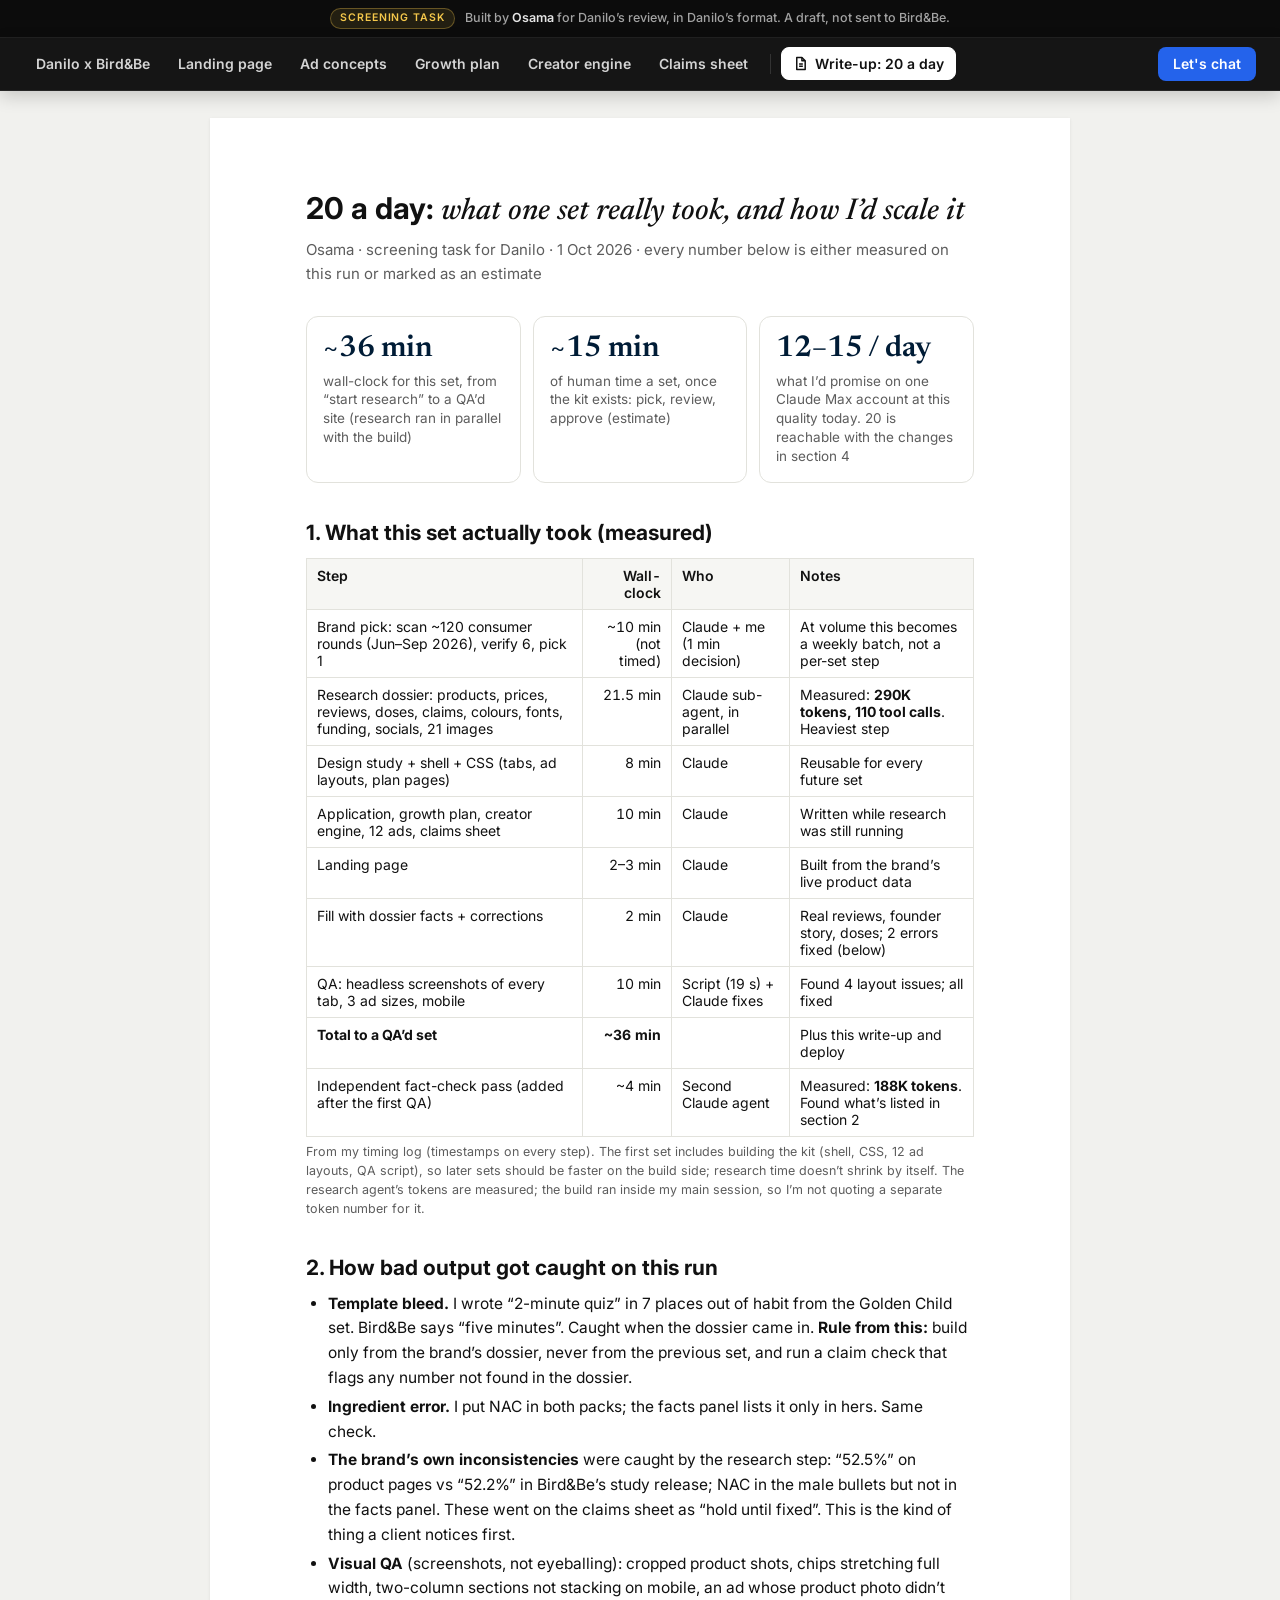
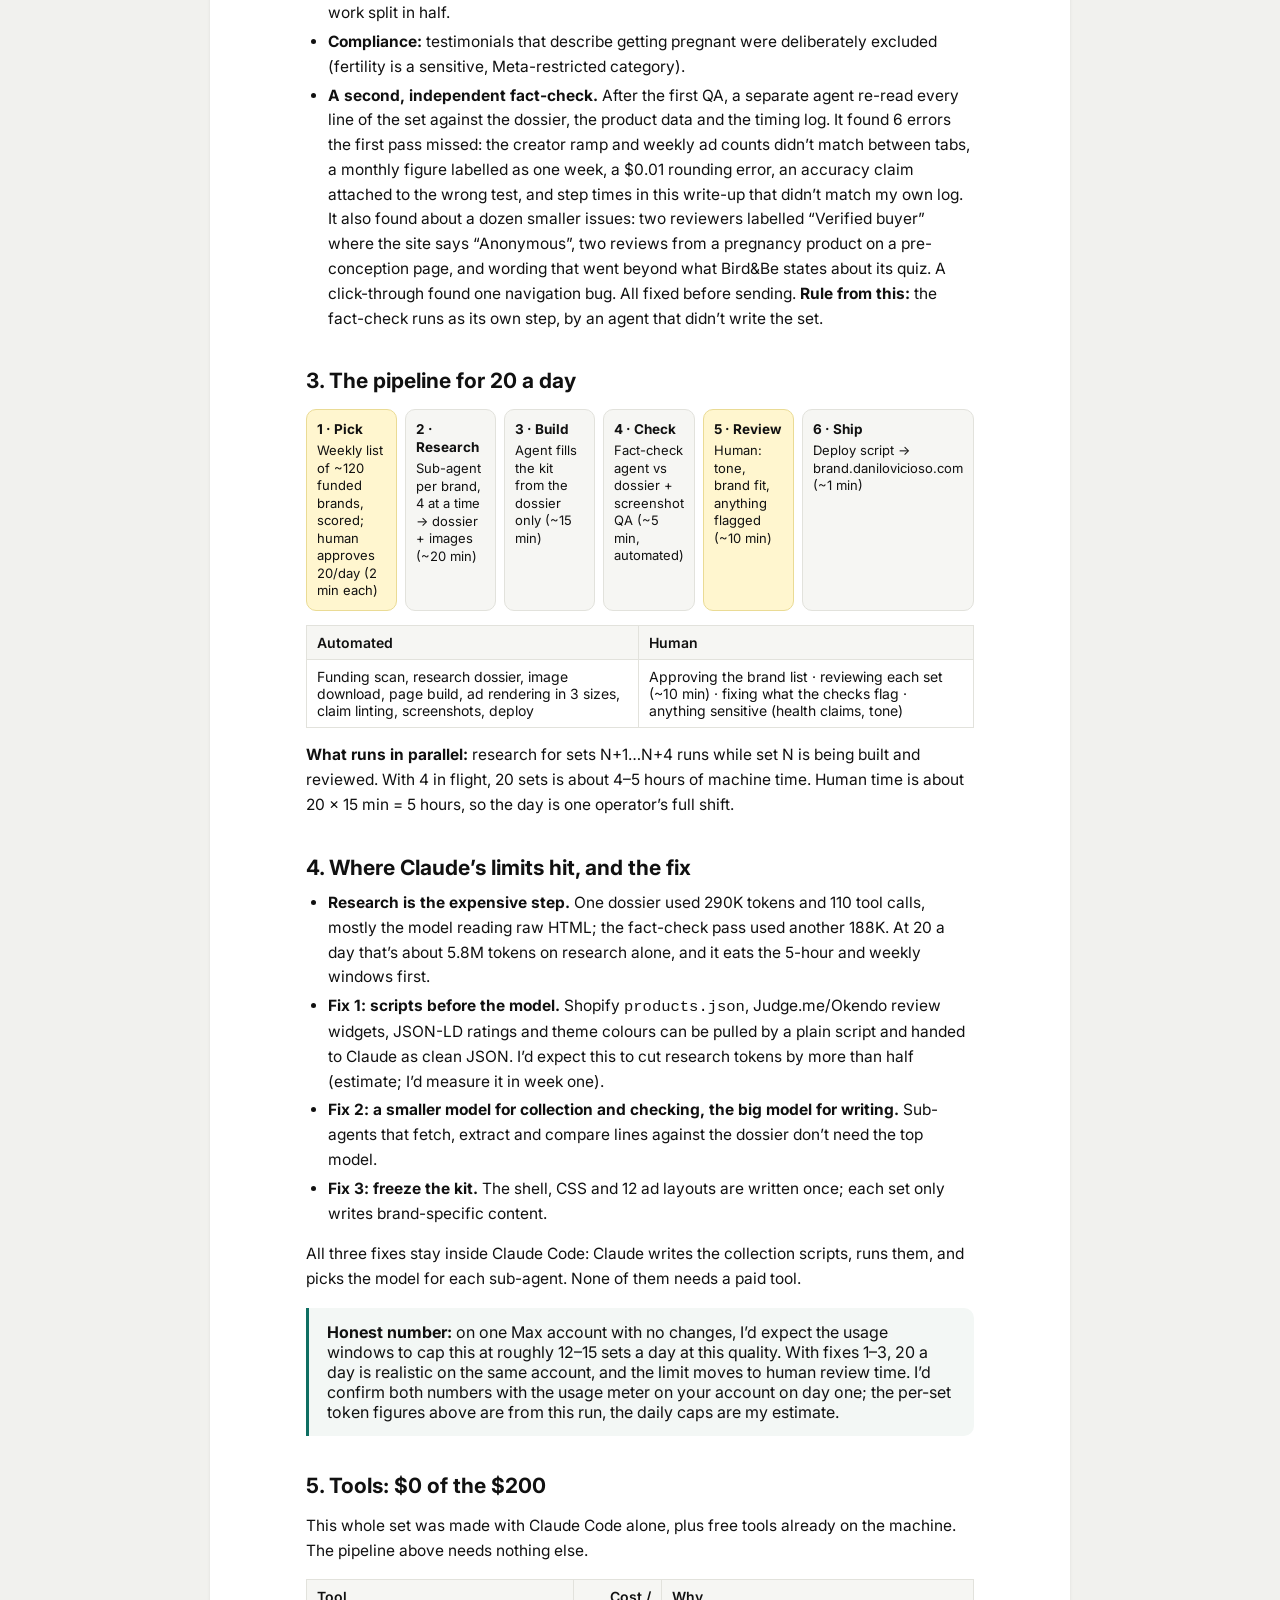
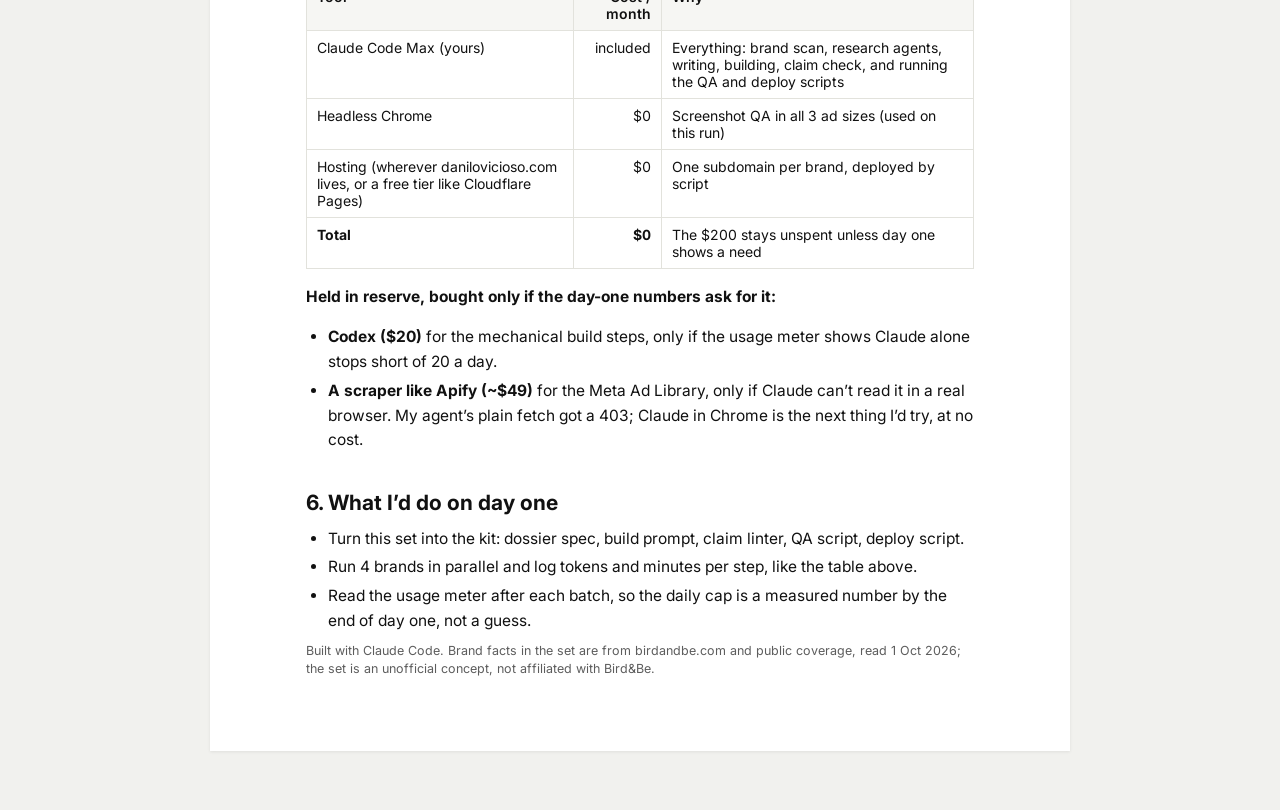
==== scale.html @ de93f775 "Bird&Be screening set: application, landing page, ads, growth plan, creator engine, claims sheet, wr" ====
<!doctype html>
<html lang="en">
<head>
<meta charset="utf-8">
<meta name="viewport" content="width=device-width,initial-scale=1">
<meta name="robots" content="noindex,nofollow">
<title>Write-up: 20 a day · Danilo x Bird&amp;Be</title>
<meta name="description" content="How one Bird&amp;Be set was made with Claude Code, measured step by step, and how to scale it to 20 sets a day.">
<meta property="og:type" content="website">
<meta property="og:title" content="Write-up: 20 a day">
<meta property="og:description" content="How one Bird&amp;Be set was made with Claude Code, measured step by step, and how to scale it to 20 sets a day.">
<meta property="og:url" content="https://madiosamam.github.io/birdandbe/scale.html">
<meta property="og:image" content="https://madiosamam.github.io/birdandbe/img/og-cover.jpg">
<meta property="og:image:width" content="1200">
<meta property="og:image:height" content="630">
<meta name="twitter:card" content="summary_large_image">
<link rel="icon" href="data:image/svg+xml,%3Csvg xmlns=%27http://www.w3.org/2000/svg%27 viewBox=%270 0 64 64%27%3E%3Crect width=%2764%27 height=%2764%27 rx=%2714%27 fill=%27%23151515%27/%3E%3Ctext x=%2732%27 y=%2744%27 font-family=%27Georgia,serif%27 font-size=%2734%27 fill=%27%23ffffff%27 text-anchor=%27middle%27%3EB%3C/text%3E%3C/svg%3E">
<link rel="preconnect" href="https://fonts.googleapis.com">
<link rel="preconnect" href="https://fonts.gstatic.com" crossorigin>
<link href="https://fonts.googleapis.com/css2?family=Inter:wght@400;500;600;700&family=Newsreader:ital,opsz,wght@0,6..72,500;1,6..72,500&display=swap" rel="stylesheet">
<link rel="stylesheet" href="style.css?v=10">
<style>
  .doc h2{font:700 21px/1.3 var(--ui);margin:36px 0 10px}
  .doc h1 em{font-family:var(--serif);font-weight:500}
  .big-n{display:grid;grid-template-columns:repeat(3,1fr);gap:12px;margin:20px 0}
  .big-n div{border:1px solid var(--line);border-radius:12px;padding:16px}
  .big-n b{display:block;font:600 30px/1.1 var(--serif);color:var(--bb-navy)}
  .big-n span{font-size:13.5px;color:var(--muted);line-height:1.4;display:block;margin-top:6px}
  .flow{display:grid;grid-template-columns:repeat(6,1fr);gap:8px;margin:14px 0}
  .flow div{background:#f6f6f3;border:1px solid var(--line);border-radius:10px;padding:10px;font-size:13px;line-height:1.35}
  .flow b{display:block;font-size:13.5px;margin-bottom:4px}
  .flow .h{background:#fff6cf;border-color:#eadb95}
  .callout{background:#f3f7f5;border-left:3px solid var(--bb-teal);padding:14px 18px;border-radius:0 10px 10px 0;margin:16px 0}
  @media (max-width:760px){.big-n{grid-template-columns:1fr}.flow{grid-template-columns:1fr 1fr}}
</style>
</head>
<body>
<div class="meta-bar"><span class="pill">Screening task</span><span>Built by <b>Osama</b> for Danilo’s review, in Danilo’s format. A draft, not sent to Bird&amp;Be.</span></div>

<header class="topbar">
  <nav class="tabs" aria-label="Sections">
    <a class="tab" href="index.html#application">Danilo x Bird&amp;Be</a>
    <a class="tab" href="index.html#landing">Landing page</a>
    <a class="tab" href="index.html#ads">Ad concepts</a>
    <a class="tab" href="index.html#growth">Growth plan</a>
    <a class="tab" href="index.html#creators">Creator engine</a>
    <a class="tab" href="index.html#claims">Claims sheet</a>
    <span class="divider" aria-hidden="true"></span>
    <a class="tab doc-tab active" href="scale.html" aria-current="page"><svg viewBox="0 0 16 16" fill="none" stroke="currentColor" stroke-width="1.6" stroke-linejoin="round" aria-hidden="true"><path d="M4 1.5h5.5L13 5v9.5H4z"/><path d="M9.5 1.5V5H13M6.5 8.5h4M6.5 11h4"/></svg>Write-up: 20 a day</a>
  </nav>
  <a class="chat" href="index.html#chat">Let's chat</a>
</header>

<article class="doc">
  <h1>20 a day: <em>what one set really took, and how I’d scale it</em></h1>
  <p class="byline">Osama · screening task for Danilo · 1 Oct 2026 · every number below is either measured on this run or marked as an estimate</p>

  <div class="big-n">
    <div><b>~36 min</b><span>wall-clock for this set, from “start research” to a QA’d site (research ran in parallel with the build)</span></div>
    <div><b>~15 min</b><span>of human time a set, once the kit exists: pick, review, approve (estimate)</span></div>
    <div><b>12–15 / day</b><span>what I’d promise on one Claude Max account at this quality today. 20 is reachable with the changes in section 4</span></div>
  </div>

  <h2>1. What this set actually took (measured)</h2>
  <div class="table-scroll">
  <table class="t">
    <tr><th>Step</th><th class="num">Wall-clock</th><th>Who</th><th>Notes</th></tr>
    <tr><td>Brand pick: scan ~120 consumer rounds (Jun–Sep 2026), verify 6, pick 1</td><td class="num">~10 min (not timed)</td><td>Claude + me (1 min decision)</td><td>At volume this becomes a weekly batch, not a per-set step</td></tr>
    <tr><td>Research dossier: products, prices, reviews, doses, claims, colours, fonts, funding, socials, 21 images</td><td class="num">21.5 min</td><td>Claude sub-agent, in parallel</td><td>Measured: <b>290K tokens, 110 tool calls</b>. Heaviest step</td></tr>
    <tr><td>Design study + shell + CSS (tabs, ad layouts, plan pages)</td><td class="num">8 min</td><td>Claude</td><td>Reusable for every future set</td></tr>
    <tr><td>Application, growth plan, creator engine, 12 ads, claims sheet</td><td class="num">10 min</td><td>Claude</td><td>Written while research was still running</td></tr>
    <tr><td>Landing page</td><td class="num">2–3 min</td><td>Claude</td><td>Built from the brand’s live product data</td></tr>
    <tr><td>Fill with dossier facts + corrections</td><td class="num">2 min</td><td>Claude</td><td>Real reviews, founder story, doses; 2 errors fixed (below)</td></tr>
    <tr><td>QA: headless screenshots of every tab, 3 ad sizes, mobile</td><td class="num">10 min</td><td>Script (19 s) + Claude fixes</td><td>Found 4 layout issues; all fixed</td></tr>
    <tr><td><b>Total to a QA’d set</b></td><td class="num"><b>~36 min</b></td><td></td><td>Plus this write-up and deploy</td></tr>
    <tr><td>Independent fact-check pass (added after the first QA)</td><td class="num">~4 min</td><td>Second Claude agent</td><td>Measured: <b>188K tokens</b>. Found what’s listed in section 2</td></tr>
  </table>
  </div>
  <p class="note">From my timing log (timestamps on every step). The first set includes building the kit (shell, CSS, 12 ad layouts, QA script), so later sets should be faster on the build side; research time doesn’t shrink by itself. The research agent’s tokens are measured; the build ran inside my main session, so I’m not quoting a separate token number for it.</p>

  <h2>2. How bad output got caught on this run</h2>
  <ul>
    <li><b>Template bleed.</b> I wrote “2-minute quiz” in 7 places out of habit from the Golden Child set. Bird&amp;Be says “five minutes”. Caught when the dossier came in. <b>Rule from this:</b> build only from the brand’s dossier, never from the previous set, and run a claim check that flags any number not found in the dossier.</li>
    <li><b>Ingredient error.</b> I put NAC in both packs; the facts panel lists it only in hers. Same check.</li>
    <li><b>The brand’s own inconsistencies</b> were caught by the research step: “52.5%” on product pages vs “52.2%” in Bird&amp;Be’s study release; NAC in the male bullets but not in the facts panel. These went on the claims sheet as “hold until fixed”. This is the kind of thing a client notices first.</li>
    <li><b>Visual QA</b> (screenshots, not eyeballing): cropped product shots, chips stretching full width, two-column sections not stacking on mobile, an ad whose product photo didn’t work split in half.</li>
    <li><b>Compliance:</b> testimonials that describe getting pregnant were deliberately excluded (fertility is a sensitive, Meta-restricted category).</li>
    <li><b>A second, independent fact-check.</b> After the first QA, a separate agent re-read every line of the set against the dossier, the product data and the timing log. It found 6 errors the first pass missed: the creator ramp and weekly ad counts didn’t match between tabs, a monthly figure labelled as one week, a $0.01 rounding error, an accuracy claim attached to the wrong test, and step times in this write-up that didn’t match my own log. It also found about a dozen smaller issues: two reviewers labelled “Verified buyer” where the site says “Anonymous”, two reviews from a pregnancy product on a pre-conception page, and wording that went beyond what Bird&amp;Be states about its quiz. A click-through found one navigation bug. All fixed before sending. <b>Rule from this:</b> the fact-check runs as its own step, by an agent that didn’t write the set.</li>
  </ul>

  <h2>3. The pipeline for 20 a day</h2>
  <div class="flow">
    <div class="h"><b>1 · Pick</b>Weekly list of ~120 funded brands, scored; human approves 20/day (2 min each)</div>
    <div><b>2 · Research</b>Sub-agent per brand, 4 at a time → dossier + images (~20 min)</div>
    <div><b>3 · Build</b>Agent fills the kit from the dossier only (~15 min)</div>
    <div><b>4 · Check</b>Fact-check agent vs dossier + screenshot QA (~5 min, automated)</div>
    <div class="h"><b>5 · Review</b>Human: tone, brand fit, anything flagged (~10 min)</div>
    <div><b>6 · Ship</b>Deploy script → brand.danilovicioso.com (~1 min)</div>
  </div>
  <div class="table-scroll">
  <table class="t">
    <tr><th>Automated</th><th>Human</th></tr>
    <tr><td>Funding scan, research dossier, image download, page build, ad rendering in 3 sizes, claim linting, screenshots, deploy</td><td>Approving the brand list · reviewing each set (~10 min) · fixing what the checks flag · anything sensitive (health claims, tone)</td></tr>
  </table>
  </div>
  <p><b>What runs in parallel:</b> research for sets N+1…N+4 runs while set N is being built and reviewed. With 4 in flight, 20 sets is about 4–5 hours of machine time. Human time is about 20 × 15 min = 5 hours, so the day is one operator’s full shift.</p>

  <h2>4. Where Claude’s limits hit, and the fix</h2>
  <ul>
    <li><b>Research is the expensive step.</b> One dossier used 290K tokens and 110 tool calls, mostly the model reading raw HTML; the fact-check pass used another 188K. At 20 a day that’s about 5.8M tokens on research alone, and it eats the 5-hour and weekly windows first.</li>
    <li><b>Fix 1: scripts before the model.</b> Shopify <code>products.json</code>, Judge.me/Okendo review widgets, JSON-LD ratings and theme colours can be pulled by a plain script and handed to Claude as clean JSON. I’d expect this to cut research tokens by more than half (estimate; I’d measure it in week one).</li>
    <li><b>Fix 2: a smaller model for collection and checking, the big model for writing.</b> Sub-agents that fetch, extract and compare lines against the dossier don’t need the top model.</li>
    <li><b>Fix 3: freeze the kit.</b> The shell, CSS and 12 ad layouts are written once; each set only writes brand-specific content.</li>
  </ul>
  <p>All three fixes stay inside Claude Code: Claude writes the collection scripts, runs them, and picks the model for each sub-agent. None of them needs a paid tool.</p>
  <div class="callout"><b>Honest number:</b> on one Max account with no changes, I’d expect the usage windows to cap this at roughly 12–15 sets a day at this quality. With fixes 1–3, 20 a day is realistic on the same account, and the limit moves to human review time. I’d confirm both numbers with the usage meter on your account on day one; the per-set token figures above are from this run, the daily caps are my estimate.</div>

  <h2>5. Tools: $0 of the $200</h2>
  <p>This whole set was made with Claude Code alone, plus free tools already on the machine. The pipeline above needs nothing else.</p>
  <div class="table-scroll">
  <table class="t">
    <tr><th>Tool</th><th class="num">Cost / month</th><th>Why</th></tr>
    <tr><td>Claude Code Max (yours)</td><td class="num">included</td><td>Everything: brand scan, research agents, writing, building, claim check, and running the QA and deploy scripts</td></tr>
    <tr><td>Headless Chrome</td><td class="num">$0</td><td>Screenshot QA in all 3 ad sizes (used on this run)</td></tr>
    <tr><td>Hosting (wherever danilovicioso.com lives, or a free tier like Cloudflare Pages)</td><td class="num">$0</td><td>One subdomain per brand, deployed by script</td></tr>
    <tr><td><b>Total</b></td><td class="num"><b>$0</b></td><td>The $200 stays unspent unless day one shows a need</td></tr>
  </table>
  </div>
  <p><b>Held in reserve, bought only if the day-one numbers ask for it:</b></p>
  <ul>
    <li><b>Codex ($20)</b> for the mechanical build steps, only if the usage meter shows Claude alone stops short of 20 a day.</li>
    <li><b>A scraper like Apify (~$49)</b> for the Meta Ad Library, only if Claude can’t read it in a real browser. My agent’s plain fetch got a 403; Claude in Chrome is the next thing I’d try, at no cost.</li>
  </ul>

  <h2>6. What I’d do on day one</h2>
  <ul>
    <li>Turn this set into the kit: dossier spec, build prompt, claim linter, QA script, deploy script.</li>
    <li>Run 4 brands in parallel and log tokens and minutes per step, like the table above.</li>
    <li>Read the usage meter after each batch, so the daily cap is a measured number by the end of day one, not a guess.</li>
  </ul>
  <p class="note">Built with Claude Code. Brand facts in the set are from birdandbe.com and public coverage, read 1 Oct 2026; the set is an unofficial concept, not affiliated with Bird&amp;Be.</p>
</article>
<script>{const f=()=>{const s=document.querySelector(".topbar .tabs"),t=s&&s.querySelector(".tab.active");if(t)s.scrollLeft=t.offsetLeft-(s.clientWidth-t.offsetWidth)/2;};f();document.fonts&&document.fonts.ready.then(f);}</script>
</body>
</html>
---- style.css ----
/* ============ Shell (Danilo's format) ============ */
:root{
  --shell:#151515; --shell-ink:#e9e9e9; --doc-bg:#f1f1ee; --ink:#111; --muted:#5d5d5d; --line:#e2e2dc; --blue:#2463eb;
  /* Bird&Be brand tokens (read from birdandbe.com, 1 Oct 2026) */
  --bb-cream:#FBF7EE; --bb-sand:#F3EBDD; --bb-navy:#001C36; --bb-ink:#00203F; --bb-steel:#3D6584;
  --bb-teal:#0E6E62; --bb-teal-2:#1C8C7C; --bb-mint:#DCEBD6; --bb-sage:#C9DCC2; --bb-berry:#6E1A3A; --bb-peach:#F6D9B8;
  --serif:"Newsreader", Georgia, "Times New Roman", serif; --sans:"Poppins", system-ui, -apple-system, "Segoe UI", Roboto, Arial, sans-serif;
  --ui:"Inter", system-ui, -apple-system, "Segoe UI", Roboto, Arial, sans-serif;
}
*{box-sizing:border-box}
html{scroll-behavior:smooth}
.view [id]{scroll-margin-top:72px}
body{margin:0;font-family:var(--ui);color:var(--ink);background:var(--doc-bg);-webkit-font-smoothing:antialiased}
img{max-width:100%;display:block}
a{color:inherit}

/* Context line: who built this and for whom. Same dark shell as the tab bar, so the header reads as one block */
.meta-bar{background:#0c0c0c;color:#a3a3a3;font:500 12.5px/1.45 var(--ui);padding:8px 24px;display:flex;align-items:center;justify-content:center;gap:10px;flex-wrap:wrap;text-align:center;border-bottom:1px solid #222}
.meta-bar .pill{flex:none;font:600 10.5px/1 var(--ui);letter-spacing:.09em;text-transform:uppercase;color:#f5c84b;background:rgba(245,200,75,.1);border:1px solid rgba(245,200,75,.32);border-radius:99px;padding:4px 9px}
.meta-bar b{color:#e5e5e5;font-weight:600}

.topbar{position:sticky;top:0;z-index:50;background:var(--shell);display:flex;align-items:center;gap:12px;padding:9px 24px;box-shadow:0 1px 0 #262626,0 6px 18px rgba(0,0,0,.18)}
.topbar .tabs{position:relative;flex:1;min-width:0;display:flex;align-items:center;gap:4px;overflow-x:auto;scrollbar-width:none}
.topbar .tabs::-webkit-scrollbar{display:none}
.topbar a.tab{flex:none;display:inline-flex;align-items:center;gap:7px;color:#d4d4d4;text-decoration:none;font:600 14px/1 var(--ui);padding:9px 12px;border-radius:8px;white-space:nowrap;transition:background .15s,color .15s}
.topbar a.tab:hover{background:#262626;color:#fff}
.topbar a.tab.active{background:#fff;color:#111}
.topbar .divider{flex:none;width:1px;height:20px;background:#333;margin:0 6px}
.topbar a.tab.doc-tab{border:1px solid #3a3a3a;padding:8px 11px}
.topbar a.tab.doc-tab.active{border-color:#fff}
.topbar a.tab svg{width:15px;height:15px;flex:none}
.topbar a.chat{flex:none;background:var(--blue);color:#fff;text-decoration:none;font:600 14px/1 var(--ui);padding:10px 15px;border-radius:8px;white-space:nowrap;transition:background .15s}
.topbar a.chat:hover{background:#1d4fd0}
:focus-visible{outline:2px solid #60a5fa;outline-offset:2px}
@media (max-width:760px){
  .meta-bar{padding:7px 14px;font-size:12px}
  .topbar{padding:8px 12px;gap:8px}
  .topbar .tabs{-webkit-mask-image:linear-gradient(90deg,#000 calc(100% - 28px),transparent);mask-image:linear-gradient(90deg,#000 calc(100% - 28px),transparent);padding-right:28px}
  .topbar a.chat{padding:9px 12px;font-size:13px}
}
@media (prefers-reduced-motion:reduce){
  html{scroll-behavior:auto}
  *{animation:none!important;transition:none!important}
}

main > section.view{display:none}
main > section.view.active{display:block}

/* ---------- doc pages (application, plans) ---------- */
.doc{max-width:860px;margin:28px auto 60px;background:#fff;box-shadow:0 1px 3px rgba(0,0,0,.08);padding:72px 96px}
.doc h1{font:700 30px/1.2 var(--ui);margin:0 0 8px}
.doc .byline{color:var(--muted);font-size:15px;margin:0 0 30px}
.doc h3{font:700 17px/1.3 var(--ui);margin:30px 0 8px}
.doc p,.doc li{font-size:15.5px;line-height:1.6}
.doc ul{padding-left:22px;margin:8px 0}
.doc li{margin:4px 0}
.who{display:grid;grid-template-columns:84px 1fr;gap:16px;align-items:start}
.avatar{width:78px;height:78px;border-radius:50%;background:#1f3b4d;color:#fff;display:grid;place-items:center;font:700 24px var(--ui)}
.who h3{margin-top:0}
table.t{width:100%;border-collapse:collapse;margin:12px 0 6px;font-size:14px}
table.t th,table.t td{border:1px solid var(--line);padding:8px 10px;text-align:left;vertical-align:top}
table.t th{background:#f6f6f3;font-weight:600}
table.t td.num,table.t th.num{text-align:right;font-variant-numeric:tabular-nums}
.note{color:var(--muted);font-size:12.5px!important;line-height:1.5!important;margin:6px 0 0}
.sig{margin-top:26px}

/* ---------- long plan pages ---------- */
.plan{max-width:1080px;margin:0 auto;padding:40px 28px 80px}
.plan-hero{border-radius:20px;overflow:hidden;position:relative;color:#fff;background:var(--bb-navy);min-height:360px;display:grid;align-items:end}
.plan-hero img{position:absolute;inset:0;width:100%;height:100%;object-fit:cover;opacity:.42}
.plan-hero .inner{position:relative;padding:40px 44px}
.kicker{font:600 12px/1 var(--ui);letter-spacing:.12em;text-transform:uppercase;opacity:.85}
.plan-hero h1{font:600 48px/1.05 var(--serif);margin:12px 0 10px;max-width:760px}
.plan-hero p{font-size:17px;line-height:1.5;max-width:720px;margin:0;opacity:.95}
.stats{display:grid;grid-template-columns:repeat(4,1fr);gap:12px;margin:18px 0 6px}
.stat{background:#fff;border:1px solid var(--line);border-radius:14px;padding:16px 18px}
.stat b{display:block;font:600 30px/1.1 var(--serif);color:var(--bb-navy)}
.stat span{font-size:13.5px;color:var(--muted);line-height:1.4;display:block;margin-top:6px}
.toc{display:grid;grid-template-columns:repeat(3,1fr);gap:10px;margin:28px 0}
.toc a{display:block;background:#fff;border:1px solid var(--line);border-radius:12px;padding:14px 16px;text-decoration:none}
.toc a i{font-style:normal;color:var(--bb-teal);font:600 12px var(--ui)}
.toc a b{display:block;font-size:15px;margin:4px 0 2px}
.toc a span{font-size:13px;color:var(--muted)}
.block{background:#fff;border:1px solid var(--line);border-radius:18px;padding:30px 34px;margin:18px 0}
.block .kicker{color:var(--bb-teal);opacity:1}
.block h2{font:600 30px/1.15 var(--serif);margin:8px 0 12px;color:var(--bb-navy)}
.block p{font-size:15.5px;line-height:1.6;margin:8px 0}
.pill{display:inline-block;font:600 11px/1 var(--ui);letter-spacing:.06em;text-transform:uppercase;padding:5px 8px;border-radius:99px;background:#eef3ee;color:#24543e}
.pill.warn{background:#fff1e3;color:#8a4a07}
.pill.bad{background:#fdeaea;color:#9a1d1d}
.two{display:grid;grid-template-columns:1fr 1fr;gap:16px}
.three{display:grid;grid-template-columns:repeat(3,1fr);gap:14px}
.card{border:1px solid var(--line);border-radius:14px;padding:18px;background:#fcfcfa}
.card h4{margin:0 0 6px;font:600 16px/1.3 var(--ui)}
.card p{margin:4px 0;font-size:14.5px}
.bars{display:grid;grid-template-columns:repeat(4,1fr);gap:10px;margin-top:10px}
.bars div{border-radius:12px;padding:16px;color:#fff;background:var(--bb-teal)}
.bars div:nth-child(2){background:var(--bb-steel)}
.bars div:nth-child(3){background:var(--bb-berry)}
.bars div:nth-child(4){background:#7b8a5e}
.bars b{font:600 26px/1 var(--serif);display:block}
.bars span{font-size:13px;opacity:.95;display:block;margin-top:6px;line-height:1.35}
.calc{display:grid;grid-template-columns:1.1fr .9fr;gap:20px;align-items:start}
.calc label{display:grid;grid-template-columns:1fr 90px;gap:10px;align-items:center;font-size:14px;margin:8px 0}
.calc input{width:100%;padding:8px;border:1px solid #cfcfc8;border-radius:8px;font:500 14px var(--ui)}
.calc .out{background:var(--bb-navy);color:#fff;border-radius:14px;padding:18px 20px}
.calc .out div{display:flex;justify-content:space-between;padding:7px 0;border-bottom:1px solid rgba(255,255,255,.14);font-size:14px}
.calc .out div b{font-variant-numeric:tabular-nums}
.calc .verdict{margin-top:12px;font-size:14px;line-height:1.45}

/* slack-style mock */
.slack{border:1px solid #ddd;border-radius:14px;overflow:hidden;display:grid;grid-template-columns:190px 1fr;background:#fff;font-size:14px}
.slack .side{background:#3f0e40;color:#e8d7ea;padding:14px}
.slack .side b{color:#fff;display:block;margin-bottom:10px}
.slack .side div{padding:4px 0;opacity:.9}
.slack .side .on{color:#fff;font-weight:600;opacity:1}
.slack .msgs{padding:12px 16px}
.msg{display:grid;grid-template-columns:34px 1fr;gap:10px;padding:8px 0;border-bottom:1px solid #f1f1f1}
.msg .av{width:34px;height:34px;border-radius:8px;display:grid;place-items:center;color:#fff;font:700 13px var(--ui)}
.msg b{font-size:14px}
.msg time{color:#888;font-size:12px;margin-left:6px}
.msg p{margin:2px 0;line-height:1.45}
.msg .reply{color:#1264a3;font-size:13px}

/* ============ Landing page (Bird&Be look) ============ */
.lp{background:var(--bb-cream);color:var(--bb-navy);font-family:var(--sans)}
.lp *{font-family:inherit}
.lp h1,.lp h2,.lp h3{font-family:var(--serif);font-weight:500;color:var(--bb-navy);letter-spacing:-.01em}
.lp em{font-family:var(--serif);font-style:italic}
.lp .wrap{max-width:1180px;margin:0 auto;padding:0 28px}
.lp .marquee{background:var(--bb-berry);color:#fff;overflow:hidden;white-space:nowrap;font:500 13px/1 var(--sans);padding:12px 0;letter-spacing:.04em}
.lp .marquee span{display:inline-block;animation:mq 38s linear infinite}
@keyframes mq{to{transform:translateX(-50%)}}
.lp .nav{display:flex;align-items:center;gap:28px;padding:16px 28px;max-width:1180px;margin:0 auto}
.lp .nav .logo{height:34px;width:auto}
.lp .nav .logo-text{font:500 34px/1 var(--serif);color:#2F5468;letter-spacing:-.02em}
.lp .nav nav{display:flex;gap:24px;font-size:15px}
.lp .nav .grow{flex:1}
.btn{display:inline-flex;align-items:center;justify-content:center;gap:8px;border-radius:999px;padding:15px 28px;font:600 15px/1 var(--sans);text-decoration:none;border:0;cursor:pointer}
.btn.navy{background:var(--bb-navy);color:#fff}
.btn.steel{background:var(--bb-steel);color:#fff}
.btn.ghost{background:transparent;border:1.5px solid var(--bb-navy);color:var(--bb-navy)}
.lp .sub-cta{font-size:13px;opacity:.75;margin-top:10px}

.lp .hero{display:grid;grid-template-columns:1.05fr .95fr;gap:0;background:linear-gradient(180deg,#e6efd8 0%,#f6e6cf 100%);border-radius:0;min-height:560px}
.lp .hero .copy{padding:64px 56px 56px;align-self:center}
.lp .hero h1{font-size:62px;line-height:1.02;margin:0 0 18px}
.lp .hero p.lede{font-size:18px;line-height:1.55;max-width:520px;margin:0 0 26px}
.lp .hero .media{position:relative;overflow:hidden;min-height:560px}
.lp .hero .media img{position:absolute;inset:0;width:100%;height:100%;object-fit:cover}
.lp .checks{display:flex;flex-wrap:wrap;gap:8px 18px;margin-top:22px;font-size:14px}
.lp .checks span::before{content:"✓ ";color:var(--bb-teal);font-weight:700}
.lp .src{font-size:12px;opacity:.6;margin:14px 0 0;line-height:1.45}
.lp section.s{padding:84px 0}
.lp section.s.sand{background:var(--bb-sand)}
.lp section.s.navy{background:var(--bb-navy);color:#fff}
.lp section.s.navy h2,.lp section.s.navy h3{color:#fff}
.lp section.s.mint{background:var(--bb-mint)}
.lp .eyebrow{font:600 12px/1 var(--sans);letter-spacing:.14em;text-transform:uppercase;color:var(--bb-teal);margin-bottom:14px}
.lp section.s.navy .eyebrow{color:#9fd3c7}
.lp h2.big{font-size:46px;line-height:1.08;margin:0 0 16px;max-width:820px}
.lp .center{text-align:center}
.lp .center h2.big{margin-left:auto;margin-right:auto}
.lp .lead{font-size:17px;line-height:1.6;max-width:680px}
.lp .center .lead{margin:0 auto}
.lp .split{display:grid;grid-template-columns:1fr 1fr;gap:56px;align-items:center}
.lp .split.wide-left{grid-template-columns:1.1fr .9fr}
.lp .proofbar{display:grid;grid-template-columns:repeat(4,1fr);gap:0;border-top:1px solid rgba(0,28,54,.12);border-bottom:1px solid rgba(0,28,54,.12)}
.lp .proofbar div{padding:26px 22px;border-right:1px solid rgba(0,28,54,.12)}
.lp .proofbar div:last-child{border-right:0}
.lp .proofbar b{font:500 34px/1 var(--serif);display:block}
.lp .proofbar span{font-size:13.5px;opacity:.8;display:block;margin-top:8px;line-height:1.4}

.lp .halves{display:grid;grid-template-columns:1fr 1fr;gap:22px;margin-top:38px}
.lp .half{background:#fff;border-radius:22px;overflow:hidden;display:grid;grid-template-rows:auto 1fr}
.lp .half .ph{background:#f4f1ea;aspect-ratio:16/10;display:grid;place-items:center;overflow:hidden}
.lp .half .ph img{width:100%;height:100%;object-fit:contain}
.lp .half .body{padding:26px 28px 30px}
.lp .chip{display:inline-block;font:600 11px/1 var(--sans);letter-spacing:.08em;text-transform:uppercase;background:#dcefe8;color:#0b5a4f;border-radius:99px;padding:6px 10px}
.lp .half h3{font-size:30px;margin:12px 0 8px}
.lp .half ul{margin:12px 0 18px;padding-left:18px;line-height:1.7;font-size:15px}
.lp .price{font:600 22px/1 var(--sans)}
.lp .price small{font-size:13px;font-weight:500;opacity:.7}
.lp .stars{color:#e2a33b;letter-spacing:2px;font-size:15px}

.lp .steps{display:grid;grid-template-columns:repeat(3,1fr);gap:20px;margin-top:36px}
.lp .step{background:#fff;border-radius:20px;padding:28px}
.lp .step b{display:grid;place-items:center;width:40px;height:40px;border-radius:50%;background:var(--bb-navy);color:#fff;font:600 16px var(--sans);margin-bottom:14px}
.lp .step h3{font-size:26px;margin:0 0 6px}
.lp .step p{margin:0;font-size:15px;line-height:1.55}

.lp .ing{display:grid;grid-template-columns:repeat(3,1fr);gap:16px;margin-top:34px}
.lp .ing div{border:1px solid rgba(0,28,54,.14);border-radius:18px;padding:22px;background:rgba(255,255,255,.55)}
.lp .ing b{font:500 26px/1.1 var(--serif);display:block;margin-bottom:6px}
.lp .ing span{font-size:14.5px;line-height:1.5;display:block}

.lp .timeline{display:grid;grid-template-columns:repeat(4,1fr);gap:0;margin-top:40px;position:relative}
.lp .timeline::before{content:"";position:absolute;left:0;right:0;top:22px;height:2px;background:rgba(255,255,255,.25)}
.lp .timeline div{position:relative;padding-right:18px}
.lp .timeline i{display:block;width:16px;height:16px;border-radius:50%;background:#9fd3c7;margin:15px 0 18px;font-style:normal}
.lp .timeline b{font:500 30px/1 var(--serif);display:block}
.lp .timeline span{font-size:14.5px;line-height:1.5;opacity:.9;display:block;margin-top:8px}

.lp .products{display:grid;grid-template-columns:repeat(4,1fr);gap:16px;margin-top:34px}
.lp .prod{background:#fff;border-radius:18px;overflow:hidden;display:flex;flex-direction:column}
.lp .prod .ph{aspect-ratio:1/1;background:#f2efe8;overflow:hidden}
.lp .prod .ph img{width:100%;height:100%;object-fit:cover}
.lp .prod .b{padding:16px 18px 20px;display:flex;flex-direction:column;gap:6px;flex:1}
.lp .prod .chip{align-self:flex-start}
.lp .prod h3{font:600 16px/1.3 var(--sans);margin:0}
.lp .prod p{font-size:13.5px;margin:0;opacity:.8;line-height:1.45}
.lp .prod .price{margin-top:auto;padding-top:8px;font-size:18px}

.lp .reviews-filter{display:flex;flex-wrap:wrap;gap:8px;justify-content:center;margin:26px 0 28px}
.lp .reviews-filter button{border:1.5px solid var(--bb-navy);background:transparent;color:var(--bb-navy);border-radius:99px;padding:9px 16px;font:500 14px var(--sans);cursor:pointer}
.lp .reviews-filter button.on{background:var(--bb-navy);color:#fff}
.lp .reviews{columns:3 300px;column-gap:18px}
.lp .rev{break-inside:avoid;background:#fff;border-radius:18px;padding:22px 22px 18px;margin:0 0 18px}
.lp .rev q{display:block;font:italic 400 19px/1.45 var(--serif);quotes:"“" "”"}
.lp .rev .who{display:flex;justify-content:space-between;gap:10px;margin-top:12px;font-size:13px;opacity:.8}
.lp .rev .tag{font:600 10.5px/1 var(--sans);letter-spacing:.08em;text-transform:uppercase;color:var(--bb-teal)}

.lp .story{display:grid;grid-template-columns:.9fr 1.1fr;gap:48px;align-items:center}
.lp .story .ph{border-radius:24px;overflow:hidden;aspect-ratio:4/5}
.lp .story .ph img{width:100%;height:100%;object-fit:cover}
.lp blockquote{margin:18px 0;font:italic 400 24px/1.4 var(--serif);border-left:3px solid var(--bb-teal);padding-left:18px}

.lp .offer{display:grid;grid-template-columns:1fr 1fr;gap:20px;margin-top:34px}
.lp .plan-card{background:#fff;border-radius:24px;padding:30px;border:2px solid transparent;position:relative}
.lp .plan-card.best{border-color:var(--bb-teal)}
.lp .plan-card .flag{position:absolute;top:-12px;left:26px;background:var(--bb-teal);color:#fff;font:600 11px/1 var(--sans);letter-spacing:.08em;padding:7px 10px;border-radius:99px}
.lp .plan-card h3{font-size:30px;margin:0 0 6px}
.lp .plan-card ul{list-style:none;padding:0;margin:16px 0 22px;font-size:15px;line-height:1.9}
.lp .plan-card li::before{content:"✓  ";color:var(--bb-teal);font-weight:700}

.lp details{border-bottom:1px solid rgba(0,28,54,.15);padding:18px 0}
.lp details summary{cursor:pointer;font:500 22px/1.3 var(--serif);list-style:none;display:flex;justify-content:space-between}
.lp details summary::after{content:"+";font-family:var(--sans)}
.lp details[open] summary::after{content:"–"}
.lp details p{font-size:15.5px;line-height:1.6;margin:10px 0 0;max-width:820px}
.lp .disclaimer{background:var(--bb-navy);color:#cfd8e3;font-size:12.5px;line-height:1.6;padding:28px}

/* ============ Ads ============ */
.ads-page{max-width:1240px;margin:0 auto;padding:30px 24px 80px}
.ads-head{display:flex;flex-wrap:wrap;align-items:center;justify-content:space-between;gap:12px;margin-bottom:20px}
.ads-head p{margin:0;font-size:15px;color:#333;max-width:760px;line-height:1.5}
.ratio{display:inline-flex;background:#e4e4df;border-radius:10px;padding:4px;gap:4px}
.ratio button{border:0;background:transparent;font:600 13px var(--ui);padding:8px 14px;border-radius:7px;cursor:pointer}
.ratio button.on{background:#fff;box-shadow:0 1px 2px rgba(0,0,0,.12)}
.feed{display:grid;grid-template-columns:repeat(3,1fr);gap:22px;align-items:start}
.post{background:#fff;border:1px solid #e3e3df;border-radius:16px;overflow:hidden}
.post .ph{display:flex;align-items:center;gap:10px;padding:14px 16px 8px}
.post .ph .lg{width:40px;height:40px;border-radius:50%;background:var(--bb-cream);border:1px solid #e7e1d4;display:grid;place-items:center;overflow:hidden;padding:5px}
.post .ph .lg img{width:100%;height:auto}
.post .ph b{font:700 15px/1.2 var(--ui);display:block}
.post .ph span{font-size:12px;color:#666}
.post .copy{padding:4px 16px 12px;font-size:14.5px;line-height:1.5;white-space:pre-line}
.post .linkbar{display:flex;align-items:center;justify-content:space-between;gap:10px;background:#f0f2f5;padding:12px 16px}
.post .linkbar small{display:block;font-size:11.5px;color:#555;letter-spacing:.03em;text-transform:uppercase}
.post .linkbar b{display:block;font-size:14px;line-height:1.3}
.post .linkbar span.cta{flex:none;background:#e2e5e9;border-radius:6px;padding:9px 12px;font:600 13px var(--ui)}

.creative{--r:1/1;aspect-ratio:var(--r);position:relative;overflow:hidden;container-type:size;background:var(--bb-cream);color:var(--bb-navy);font-family:var(--sans)}
.feed[data-r="45"] .creative{--r:4/5}
.feed[data-r="916"] .creative{--r:9/16}
.creative img{position:absolute;inset:0;width:100%;height:100%;object-fit:cover}
.creative .layer{position:absolute;inset:0;display:flex;flex-direction:column;padding:6cqw}
.c-serif{font-family:var(--serif);font-weight:500;letter-spacing:-.01em;line-height:1.02}
.c-tag{font:600 2.6cqw/1 var(--sans);letter-spacing:.14em;text-transform:uppercase}
.c-foot{margin-top:auto;font:600 2.6cqw/1.2 var(--sans);letter-spacing:.1em;text-transform:uppercase}

/* ad 1: split her / his */
.a-split{display:grid;grid-template-columns:1fr 1fr;position:absolute;inset:0}
.a-split > div{position:relative;overflow:hidden}
.a-split > div:first-child{border-right:1px solid rgba(0,28,54,.12)}
.a-split .lab{position:absolute;left:3cqw;bottom:3cqw;right:3cqw;color:var(--bb-navy);font:500 4.6cqw/1.05 var(--serif);background:rgba(251,247,238,.92);border-radius:2.4cqw;padding:2.6cqw 3cqw}
.a-split .lab small{display:block;font:600 2.3cqw/1.3 var(--sans);letter-spacing:.12em;text-transform:uppercase;margin-bottom:1.2cqw;color:var(--bb-teal)}
.a-pair{position:absolute;left:4cqw;right:4cqw;bottom:4cqw;display:grid;grid-template-columns:1fr 1fr;gap:3cqw}
.a-pair .lab{color:var(--bb-navy);font:500 4.4cqw/1.05 var(--serif);background:rgba(251,247,238,.94);border-radius:2.4cqw;padding:2.6cqw 3cqw}
.a-pair .lab small{display:block;font:600 2.3cqw/1.3 var(--sans);letter-spacing:.12em;text-transform:uppercase;margin-bottom:1.2cqw;color:var(--bb-teal)}
.a-split-top{position:absolute;left:0;right:0;top:0;padding:5cqw;text-align:center;background:linear-gradient(180deg,rgba(251,247,238,.96),rgba(251,247,238,.0));}
.a-split-top div{font:500 7.4cqw/1.02 var(--serif)}
/* notes app */
.a-notes{background:#fff;color:#111;font-family:-apple-system,"Segoe UI",var(--ui)}
.a-notes .bar{display:flex;justify-content:space-between;color:#e0a200;font:500 3.2cqw/1 var(--ui);padding:5cqw 5cqw 2cqw}
.a-notes h4{font:700 6.2cqw/1.15 var(--ui);margin:2cqw 5cqw 3cqw}
.a-notes p{font:400 4cqw/1.45 var(--ui);margin:0 5cqw 2.4cqw}
.a-notes .chk{font:400 4cqw/1.5 var(--ui);margin:0 5cqw}
.a-notes .chk div::before{content:"○  ";color:#bbb}
.a-notes .chk div.done::before{content:"●  ";color:#e0a200}
/* review wall */
.a-wall{background:var(--bb-mint)}
.a-wall .grid{display:grid;grid-template-columns:1fr 1fr;gap:2.6cqw;margin-top:3cqw;flex:1;min-height:0}
.a-wall .q{background:#fff;border-radius:3cqw;padding:3.4cqw;font:italic 400 3.5cqw/1.3 var(--serif);display:flex;flex-direction:column;justify-content:space-between;overflow:hidden}
.a-wall .q small{font:600 2.1cqw/1.2 var(--sans);font-style:normal;letter-spacing:.08em;text-transform:uppercase;color:var(--bb-teal);margin-top:1.6cqw}
/* checklist */
.a-check{background:var(--bb-navy);color:#fff}
.a-check .row{display:flex;justify-content:space-between;align-items:center;border-bottom:1px solid rgba(255,255,255,.18);padding:2.6cqw 0;font:500 4.1cqw/1.2 var(--sans)}
.a-check .row b{color:#9fe0c9;font:700 3.4cqw/1 var(--sans);letter-spacing:.06em}
/* text messages */
.a-sms{background:#f2f2f7;font-family:-apple-system,"Segoe UI",var(--ui)}
.a-sms .head{text-align:center;font:600 3.6cqw/1.2 var(--ui);color:#111;padding:4cqw 0 2cqw}
.a-sms .b{max-width:74%;padding:2.6cqw 3.8cqw;border-radius:5cqw;font:400 4.1cqw/1.35 var(--ui);margin:1.4cqw 0}
.a-sms .in{background:#e5e5ea;color:#111;align-self:flex-start}
.a-sms .out{background:#0a84ff;color:#fff;align-self:flex-end}
.a-sms .thread{display:flex;flex-direction:column;padding:0 5cqw;flex:1;justify-content:center}
/* myth vs fact */
.a-myth{background:var(--bb-cream)}
.a-myth .mf{border-radius:4cqw;padding:4.4cqw 5cqw;margin-top:3cqw}
.a-myth .m{background:#efe3df}
.a-myth .f{background:#d9ece4}
.a-myth .mf small{font:700 2.6cqw/1 var(--sans);letter-spacing:.14em;text-transform:uppercase;display:block;margin-bottom:2cqw}
.a-myth .mf div{font:500 5.4cqw/1.12 var(--serif)}
.a-myth .m div{text-decoration:line-through;text-decoration-thickness:.35cqw;text-decoration-color:var(--bb-berry)}
/* big stat */
.a-stat{background:var(--bb-teal);color:#fff;justify-content:center}
.a-stat .n{font:500 34cqw/0.85 var(--serif);letter-spacing:-.04em}
.a-stat .n small{font-size:.32em;letter-spacing:0}
/* sticky note */
.a-sticky .note{position:absolute;right:7cqw;top:8cqw;width:52cqw;background:#fff3a6;color:#2b2b2b;padding:5cqw 4.6cqw;font:500 5cqw/1.25 "Caveat","Comic Sans MS",cursive;transform:rotate(3deg);box-shadow:0 2cqw 4cqw rgba(0,0,0,.18)}
/* side by side */
.a-vs{display:grid;grid-template-columns:1fr 1fr;position:absolute;inset:0}
.a-vs > div{padding:6cqw 4.6cqw;display:flex;flex-direction:column;gap:2.4cqw}
.a-vs .them{background:#e9e6e1;color:#5a5650}
.a-vs .us{background:var(--bb-navy);color:#fff}
.a-vs h5{font:600 2.8cqw/1 var(--sans);letter-spacing:.14em;text-transform:uppercase;margin:0 0 2cqw}
.a-vs div p{margin:0;font:500 3.8cqw/1.25 var(--sans)}
.a-vs .them p::before{content:"✕ ";color:#a33}
.a-vs .us p::before{content:"✓ ";color:#9fe0c9}
.a-vs .big{font:500 7cqw/1.02 var(--serif)!important;margin-bottom:2cqw!important}
.a-vs .big::before{content:""!important}
/* quiz card */
.a-quiz{background:linear-gradient(180deg,#e6efd8,#f6e6cf)}
.a-quiz .opt{background:#fff;border-radius:99px;padding:3cqw 4.4cqw;margin-top:2.4cqw;font:500 4cqw/1.1 var(--sans);display:flex;justify-content:space-between}
.a-quiz .opt.sel{background:var(--bb-navy);color:#fff}
.a-quiz .prog{height:1.4cqw;background:rgba(0,28,54,.12);border-radius:9px;margin:3cqw 0}
.a-quiz .prog i{display:block;height:100%;width:40%;background:var(--bb-navy);border-radius:9px}

.ads-foot{margin-top:28px;font-size:13px;line-height:1.6;color:#555;max-width:980px}

/* ============ Claims sheet ============ */
.claims td:first-child{width:46%}
.ok{color:#17663d;font-weight:600}
.no{color:#a11d1d;font-weight:600}

/* ============ Responsive ============ */
@media (max-width:980px){
  .feed{grid-template-columns:repeat(2,1fr)}
  .lp .products{grid-template-columns:repeat(2,1fr)}
  .stats,.bars{grid-template-columns:repeat(2,1fr)}
  .toc,.three{grid-template-columns:1fr 1fr}
}
@media (max-width:760px){
  .topbar{padding:8px 12px}
  .doc{padding:36px 22px;margin:0 0 40px}
  .who{grid-template-columns:1fr}
  .feed{grid-template-columns:1fr}
  .lp .hero{grid-template-columns:1fr}
  .lp .hero .copy{padding:40px 22px}
  .lp .hero h1{font-size:42px}
  .lp .hero .media{height:340px}
  .lp h2.big{font-size:34px}
  .lp .halves,.lp .offer,.lp .story,.lp .split,.lp .split.wide-left,.two,.calc,.toc,.three{grid-template-columns:1fr}
  .lp .split{gap:28px}
  .lp section.s{padding:56px 0}
  .lp .wrap{padding:0 18px}
  .lp .products{grid-template-columns:1fr 1fr;gap:10px}
  .lp .proofbar b{font-size:28px}
  .lp .hero .media{min-height:360px}
  html,body{overflow-x:clip}
  .lp .steps,.lp .ing{grid-template-columns:1fr}
  .lp .timeline{grid-template-columns:1fr 1fr;gap:20px}
  .lp .timeline::before{display:none}
  .lp .proofbar{grid-template-columns:1fr 1fr}
  .lp .proofbar div:nth-child(2){border-right:0}
  .lp .nav nav{display:none}
  .plan{padding:20px 14px 60px}
  .plan-hero .inner{padding:28px 22px}
  .plan-hero h1{font-size:34px}
  .block{padding:22px 18px}
  .slack{grid-template-columns:1fr}
  .slack .side{display:none}
  table.t{font-size:12.5px}
  .table-scroll{overflow-x:auto}
}

/* Taller ad sizes (4:5, 9:16): spread the content instead of leaving the bottom empty */
.a-myth .c-tag,.a-check .c-tag{margin-bottom:auto}
.a-check .c-tag{padding-bottom:3cqw}
.a-quiz .prog{margin-bottom:auto}
.a-wall .grid{flex:0 0 auto;margin:auto 0}
.a-vs > div{justify-content:center}
/* Square product shots: show the whole box in 9:16 instead of cropping its sides */
.feed[data-r="916"] .creative:has(img.fit){background:#f0eff2}
.feed[data-r="916"] .creative img.fit{object-fit:contain}
/* 9:16 is as wide as 1:1 but much taller: scale the text-led layouts up so they fill the Stories safe zone */
.feed[data-r="916"] :is(.a-myth .mf,.a-check .row,.a-quiz .opt,.a-quiz .c-serif,.a-wall .grid,.a-vs > div > *){zoom:1.25}
.feed[data-r="45"] :is(.a-myth .mf,.a-check .row,.a-quiz .opt,.a-wall .grid,.a-vs > div > *){zoom:1.08}
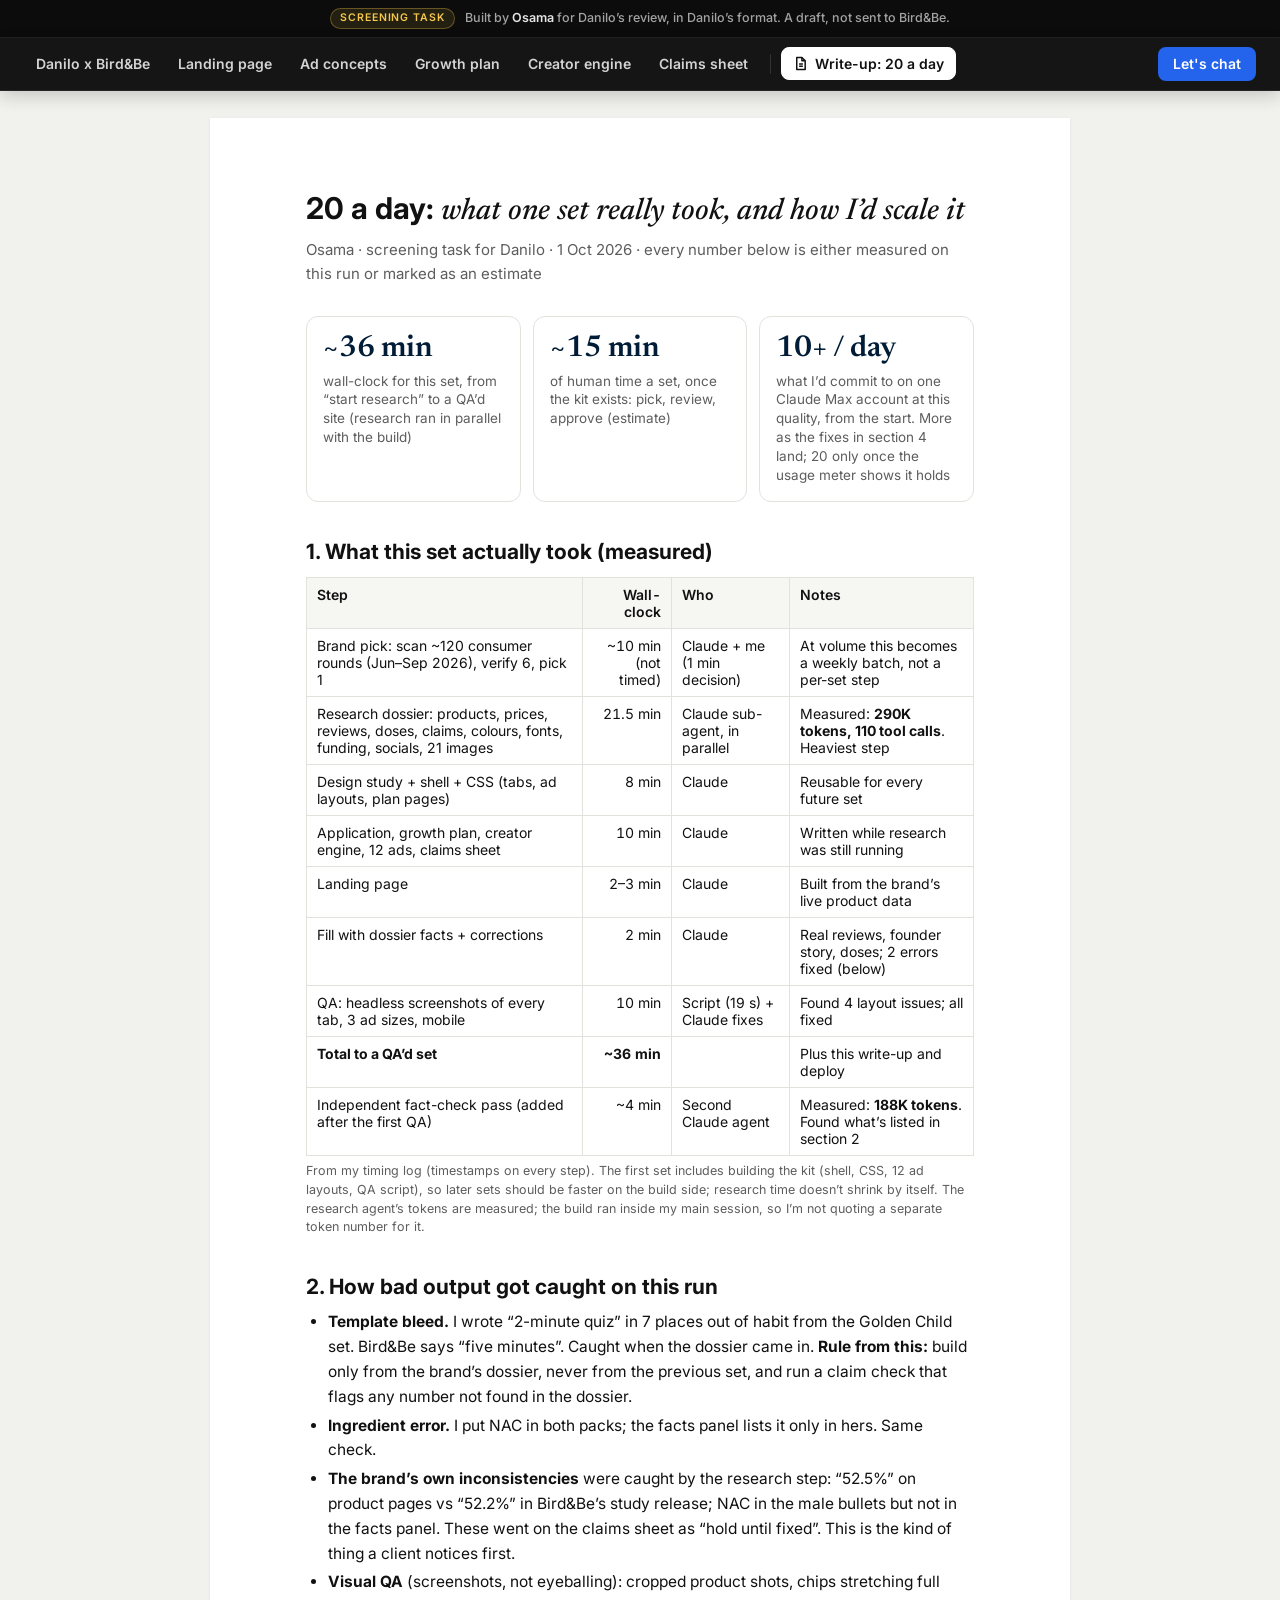
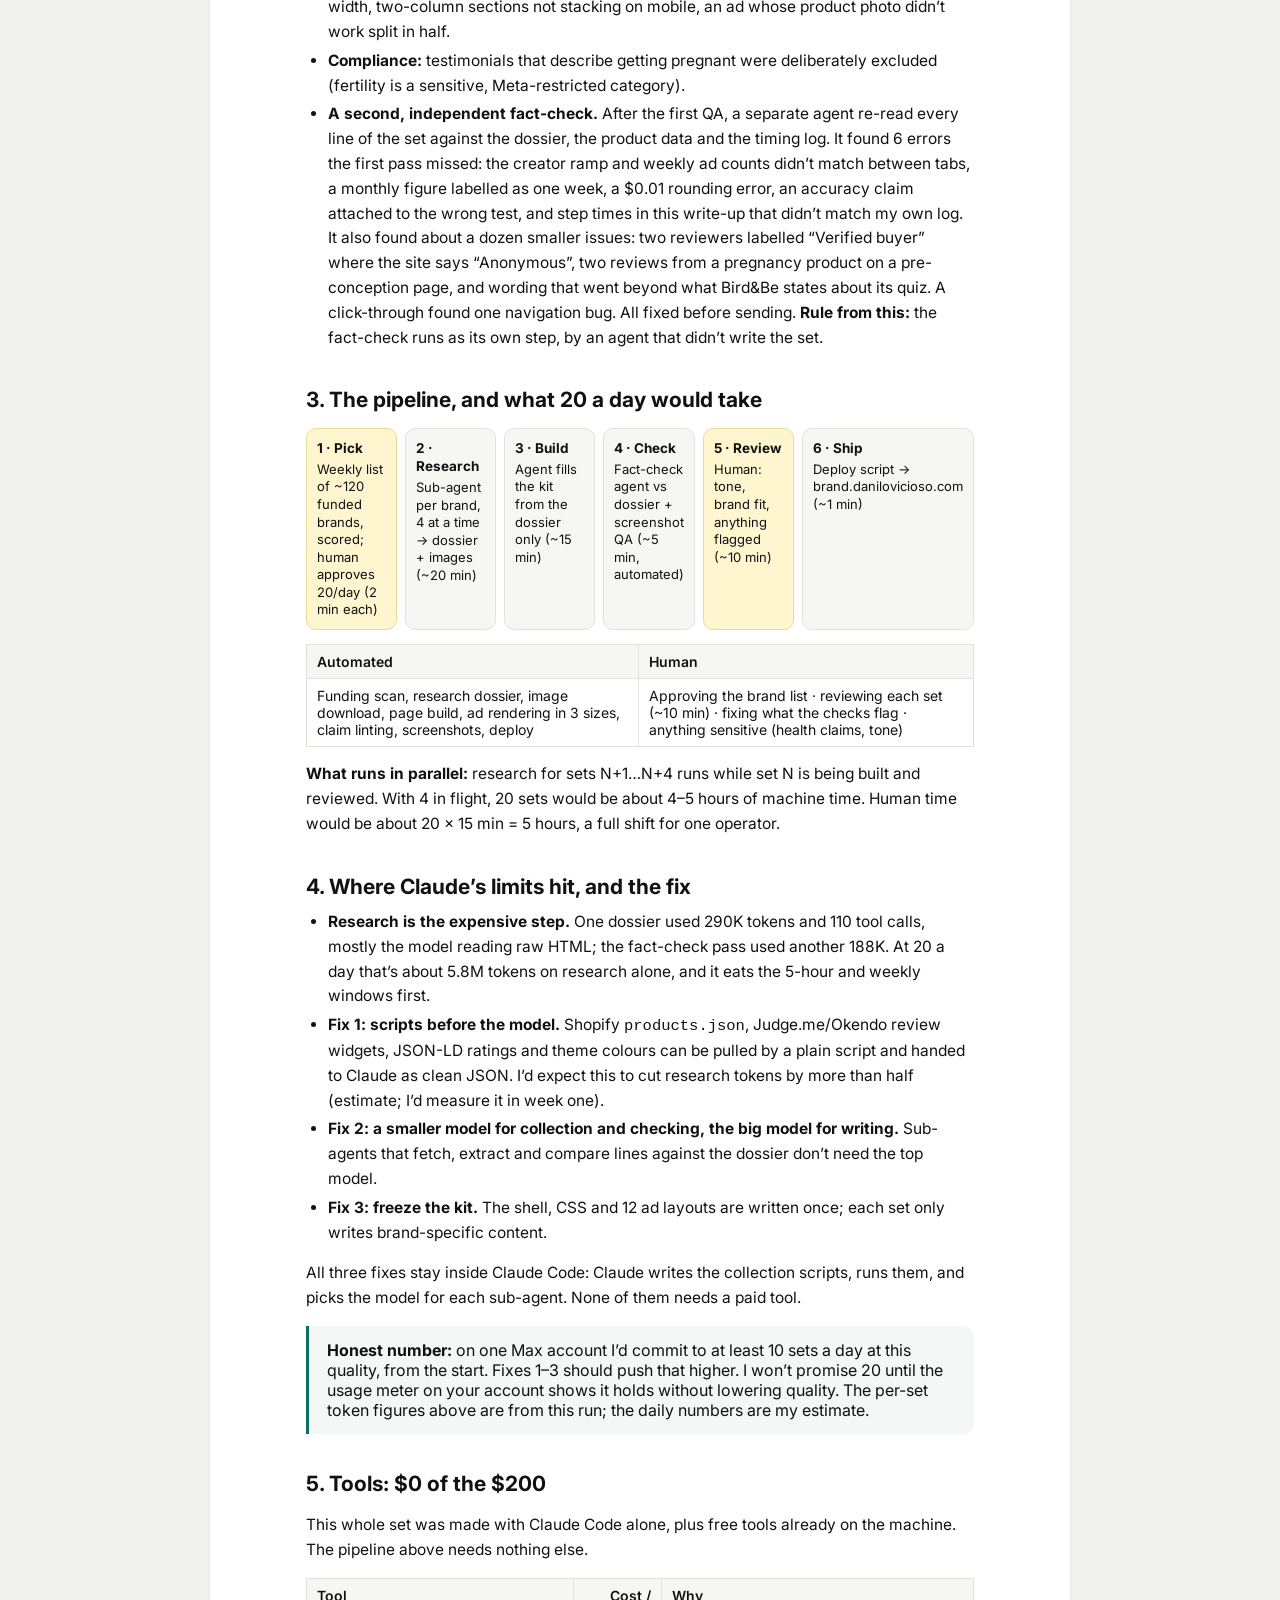
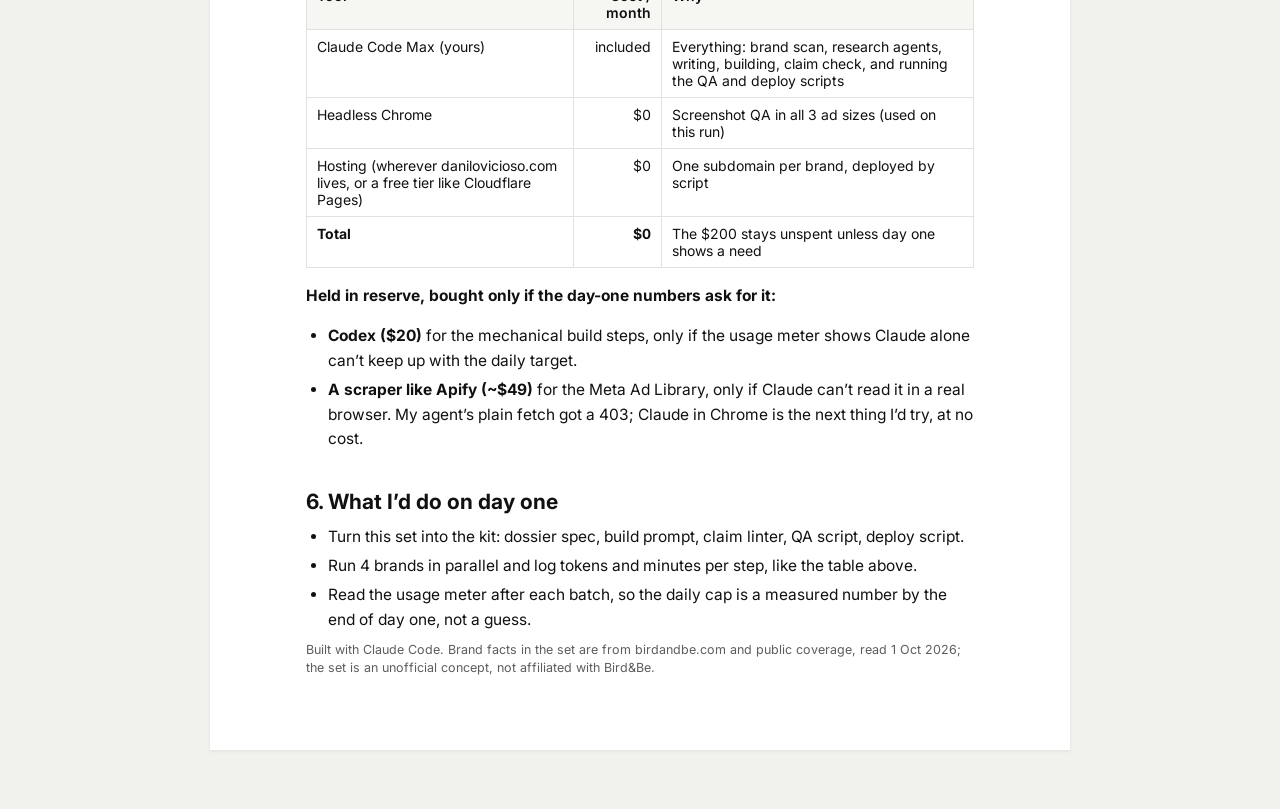
==== commit 3252ef67: "Write-up: commit to 10+ sets a day, no promise of 20 until the usage meter shows it holds" ====
--- a/scale.html
+++ b/scale.html
@@ -5,10 +5,10 @@
 <meta name="viewport" content="width=device-width,initial-scale=1">
 <meta name="robots" content="noindex,nofollow">
 <title>Write-up: 20 a day · Danilo x Bird&amp;Be</title>
-<meta name="description" content="How one Bird&amp;Be set was made with Claude Code, measured step by step, and how to scale it to 20 sets a day.">
+<meta name="description" content="How one Bird&amp;Be set was made with Claude Code, measured step by step, and how to scale it toward 20 sets a day.">
 <meta property="og:type" content="website">
 <meta property="og:title" content="Write-up: 20 a day">
-<meta property="og:description" content="How one Bird&amp;Be set was made with Claude Code, measured step by step, and how to scale it to 20 sets a day.">
+<meta property="og:description" content="How one Bird&amp;Be set was made with Claude Code, measured step by step, and how to scale it toward 20 sets a day.">
 <meta property="og:url" content="https://madiosamam.github.io/birdandbe/scale.html">
 <meta property="og:image" content="https://madiosamam.github.io/birdandbe/img/og-cover.jpg">
 <meta property="og:image:width" content="1200">
@@ -18,7 +18,7 @@
 <link rel="preconnect" href="https://fonts.googleapis.com">
 <link rel="preconnect" href="https://fonts.gstatic.com" crossorigin>
 <link href="https://fonts.googleapis.com/css2?family=Inter:wght@400;500;600;700&family=Newsreader:ital,opsz,wght@0,6..72,500;1,6..72,500&display=swap" rel="stylesheet">
-<link rel="stylesheet" href="style.css?v=10">
+<link rel="stylesheet" href="style.css?v=12">
 <style>
   .doc h2{font:700 21px/1.3 var(--ui);margin:36px 0 10px}
   .doc h1 em{font-family:var(--serif);font-weight:500}
@@ -58,7 +58,7 @@
   <div class="big-n">
     <div><b>~36 min</b><span>wall-clock for this set, from “start research” to a QA’d site (research ran in parallel with the build)</span></div>
     <div><b>~15 min</b><span>of human time a set, once the kit exists: pick, review, approve (estimate)</span></div>
-    <div><b>12–15 / day</b><span>what I’d promise on one Claude Max account at this quality today. 20 is reachable with the changes in section 4</span></div>
+    <div><b>10+ / day</b><span>what I’d commit to on one Claude Max account at this quality, from the start. More as the fixes in section 4 land; 20 only once the usage meter shows it holds</span></div>
   </div>
 
   <h2>1. What this set actually took (measured)</h2>
@@ -88,7 +88,7 @@
     <li><b>A second, independent fact-check.</b> After the first QA, a separate agent re-read every line of the set against the dossier, the product data and the timing log. It found 6 errors the first pass missed: the creator ramp and weekly ad counts didn’t match between tabs, a monthly figure labelled as one week, a $0.01 rounding error, an accuracy claim attached to the wrong test, and step times in this write-up that didn’t match my own log. It also found about a dozen smaller issues: two reviewers labelled “Verified buyer” where the site says “Anonymous”, two reviews from a pregnancy product on a pre-conception page, and wording that went beyond what Bird&amp;Be states about its quiz. A click-through found one navigation bug. All fixed before sending. <b>Rule from this:</b> the fact-check runs as its own step, by an agent that didn’t write the set.</li>
   </ul>
 
-  <h2>3. The pipeline for 20 a day</h2>
+  <h2>3. The pipeline, and what 20 a day would take</h2>
   <div class="flow">
     <div class="h"><b>1 · Pick</b>Weekly list of ~120 funded brands, scored; human approves 20/day (2 min each)</div>
     <div><b>2 · Research</b>Sub-agent per brand, 4 at a time → dossier + images (~20 min)</div>
@@ -103,7 +103,7 @@
     <tr><td>Funding scan, research dossier, image download, page build, ad rendering in 3 sizes, claim linting, screenshots, deploy</td><td>Approving the brand list · reviewing each set (~10 min) · fixing what the checks flag · anything sensitive (health claims, tone)</td></tr>
   </table>
   </div>
-  <p><b>What runs in parallel:</b> research for sets N+1…N+4 runs while set N is being built and reviewed. With 4 in flight, 20 sets is about 4–5 hours of machine time. Human time is about 20 × 15 min = 5 hours, so the day is one operator’s full shift.</p>
+  <p><b>What runs in parallel:</b> research for sets N+1…N+4 runs while set N is being built and reviewed. With 4 in flight, 20 sets would be about 4–5 hours of machine time. Human time would be about 20 × 15 min = 5 hours, a full shift for one operator.</p>
 
   <h2>4. Where Claude’s limits hit, and the fix</h2>
   <ul>
@@ -113,7 +113,7 @@
     <li><b>Fix 3: freeze the kit.</b> The shell, CSS and 12 ad layouts are written once; each set only writes brand-specific content.</li>
   </ul>
   <p>All three fixes stay inside Claude Code: Claude writes the collection scripts, runs them, and picks the model for each sub-agent. None of them needs a paid tool.</p>
-  <div class="callout"><b>Honest number:</b> on one Max account with no changes, I’d expect the usage windows to cap this at roughly 12–15 sets a day at this quality. With fixes 1–3, 20 a day is realistic on the same account, and the limit moves to human review time. I’d confirm both numbers with the usage meter on your account on day one; the per-set token figures above are from this run, the daily caps are my estimate.</div>
+  <div class="callout"><b>Honest number:</b> on one Max account I’d commit to at least 10 sets a day at this quality, from the start. Fixes 1–3 should push that higher. I won’t promise 20 until the usage meter on your account shows it holds without lowering quality. The per-set token figures above are from this run; the daily numbers are my estimate.</div>
 
   <h2>5. Tools: $0 of the $200</h2>
   <p>This whole set was made with Claude Code alone, plus free tools already on the machine. The pipeline above needs nothing else.</p>
@@ -128,7 +128,7 @@
   </div>
   <p><b>Held in reserve, bought only if the day-one numbers ask for it:</b></p>
   <ul>
-    <li><b>Codex ($20)</b> for the mechanical build steps, only if the usage meter shows Claude alone stops short of 20 a day.</li>
+    <li><b>Codex ($20)</b> for the mechanical build steps, only if the usage meter shows Claude alone can’t keep up with the daily target.</li>
     <li><b>A scraper like Apify (~$49)</b> for the Meta Ad Library, only if Claude can’t read it in a real browser. My agent’s plain fetch got a 403; Claude in Chrome is the next thing I’d try, at no cost.</li>
   </ul>
 
--- a/style.css
+++ b/style.css
@@ -135,6 +135,8 @@
 .lp .nav .logo{height:34px;width:auto}
 .lp .nav .logo-text{font:500 34px/1 var(--serif);color:#2F5468;letter-spacing:-.02em}
 .lp .nav nav{display:flex;gap:24px;font-size:15px}
+.lp .nav nav a{text-decoration:none;color:var(--bb-navy)}
+.lp .nav nav a:hover{text-decoration:underline;text-underline-offset:4px}
 .lp .nav .grow{flex:1}
 .btn{display:inline-flex;align-items:center;justify-content:center;gap:8px;border-radius:999px;padding:15px 28px;font:600 15px/1 var(--sans);text-decoration:none;border:0;cursor:pointer}
 .btn.navy{background:var(--bb-navy);color:#fff}
@@ -202,7 +204,8 @@
 .lp .timeline span{font-size:14.5px;line-height:1.5;opacity:.9;display:block;margin-top:8px}
 
 .lp .products{display:grid;grid-template-columns:repeat(4,1fr);gap:16px;margin-top:34px}
-.lp .prod{background:#fff;border-radius:18px;overflow:hidden;display:flex;flex-direction:column}
+.lp .prod{background:#fff;border-radius:18px;overflow:hidden;display:flex;flex-direction:column;color:inherit;text-decoration:none;transition:transform .2s,box-shadow .2s}
+.lp .prod:hover{transform:translateY(-3px);box-shadow:0 10px 24px rgba(0,28,54,.1)}
 .lp .prod .ph{aspect-ratio:1/1;background:#f2efe8;overflow:hidden}
 .lp .prod .ph img{width:100%;height:100%;object-fit:cover}
 .lp .prod .b{padding:16px 18px 20px;display:flex;flex-direction:column;gap:6px;flex:1}
@@ -258,7 +261,8 @@
 .post .linkbar{display:flex;align-items:center;justify-content:space-between;gap:10px;background:#f0f2f5;padding:12px 16px}
 .post .linkbar small{display:block;font-size:11.5px;color:#555;letter-spacing:.03em;text-transform:uppercase}
 .post .linkbar b{display:block;font-size:14px;line-height:1.3}
-.post .linkbar span.cta{flex:none;background:#e2e5e9;border-radius:6px;padding:9px 12px;font:600 13px var(--ui)}
+.post .linkbar .cta{flex:none;background:#e2e5e9;border-radius:6px;padding:9px 12px;font:600 13px var(--ui);color:#111;text-decoration:none;transition:background .15s}
+.post .linkbar .cta:hover{background:#d4d8dd}
 
 .creative{--r:1/1;aspect-ratio:var(--r);position:relative;overflow:hidden;container-type:size;background:var(--bb-cream);color:var(--bb-navy);font-family:var(--sans)}
 .feed[data-r="45"] .creative{--r:4/5}
